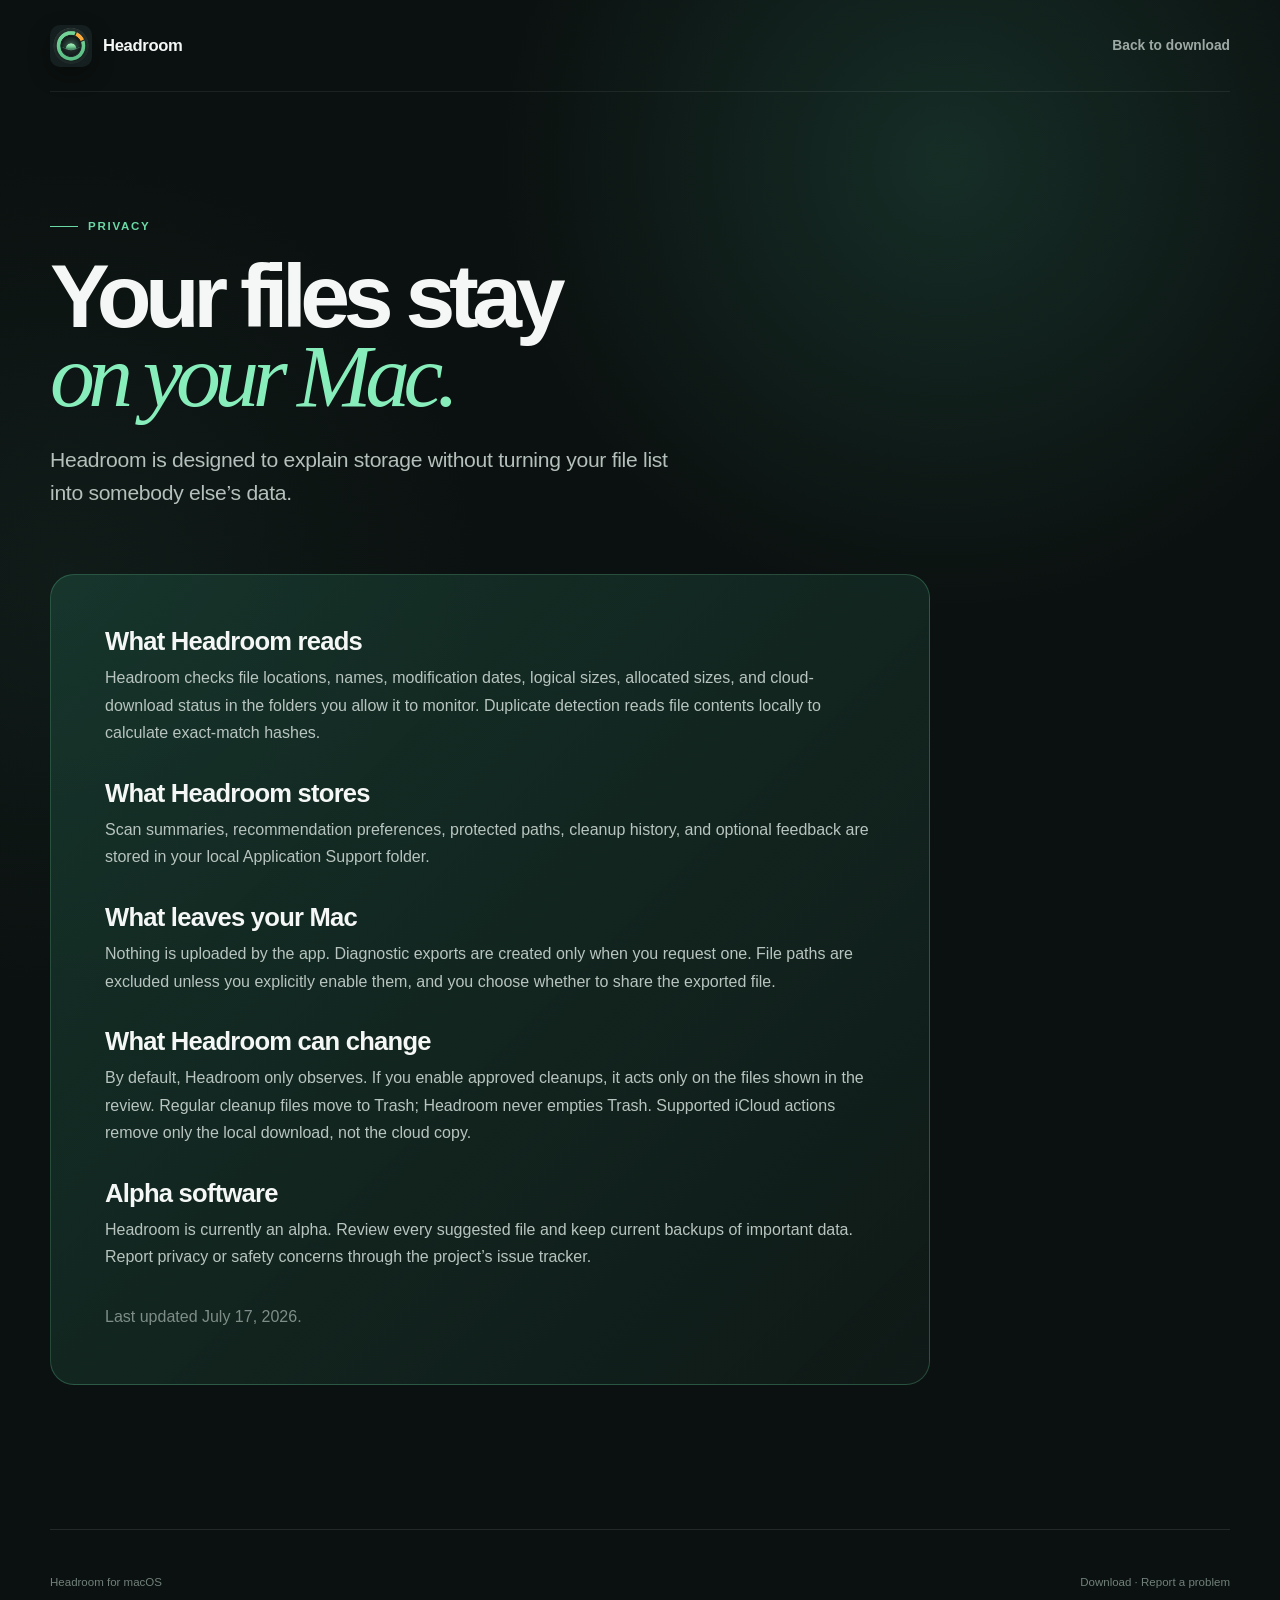
==== release-site/privacy.html @ cb161063 "Launch Headroom" ====
<!doctype html>
<html lang="en">
<head>
  <meta charset="utf-8">
  <meta name="viewport" content="width=device-width, initial-scale=1">
  <meta name="theme-color" content="#0d1513">
  <title>Privacy — Headroom for Mac</title>
  <link rel="icon" href="app-icon.png">
  <link rel="stylesheet" href="styles.css">
</head>
<body>
  <header class="site-header"><a class="brand" href="./"><img src="app-icon.png" width="42" height="42" alt=""><span>Headroom</span></a><nav aria-label="Privacy navigation"><a href="./">Back to download</a></nav></header>
  <main>
    <section class="hero privacy-page-hero">
      <div class="eyebrow"><span></span> Privacy</div>
      <h1 style="font-size:clamp(3.5rem,7vw,6rem)">Your files stay<br><em>on your Mac.</em></h1>
      <p class="lede">Headroom is designed to explain storage without turning your file list into somebody else’s data.</p>
    </section>
    <section class="privacy-callout privacy-copy">
      <h2>What Headroom reads</h2><p>Headroom checks file locations, names, modification dates, logical sizes, allocated sizes, and cloud-download status in the folders you allow it to monitor. Duplicate detection reads file contents locally to calculate exact-match hashes.</p>
      <h2>What Headroom stores</h2><p>Scan summaries, recommendation preferences, protected paths, cleanup history, and optional feedback are stored in your local Application Support folder.</p>
      <h2>What leaves your Mac</h2><p>Nothing is uploaded by the app. Diagnostic exports are created only when you request one. File paths are excluded unless you explicitly enable them, and you choose whether to share the exported file.</p>
      <h2>What Headroom can change</h2><p>By default, Headroom only observes. If you enable approved cleanups, it acts only on the files shown in the review. Regular cleanup files move to Trash; Headroom never empties Trash. Supported iCloud actions remove only the local download, not the cloud copy.</p>
      <h2>Alpha software</h2><p>Headroom is currently an alpha. Review every suggested file and keep current backups of important data. Report privacy or safety concerns through the project’s issue tracker.</p>
      <p style="margin-top:2rem;color:#7e8d87">Last updated July 17, 2026.</p>
    </section>
  </main>
  <footer><span>Headroom for macOS</span><span><a href="./">Download</a> · <a href="https://github.com/jacobmoncur/headroom/issues">Report a problem</a></span></footer>
</body>
</html>
---- release-site/styles.css ----
:root {
  color-scheme: dark;
  --ink: #f4f7f5;
  --muted: #9da9a4;
  --quiet: #71807a;
  --deep: #0b1110;
  --panel: #1b2221;
  --line: rgba(255, 255, 255, .1);
  --mint: #6bd9a5;
  --mint-bright: #86edbb;
  --mint-deep: #1d493b;
  --amber: #ffad42;
  --blue: #5d9fd8;
  --serif: "Iowan Old Style", "Baskerville", "Times New Roman", serif;
  --rounded: ui-rounded, "SF Pro Rounded", "Avenir Next", sans-serif;
}

* { box-sizing: border-box; }
html { scroll-behavior: smooth; }
body {
  margin: 0;
  min-height: 100vh;
  overflow-x: hidden;
  background: radial-gradient(circle at 74% 10%, rgba(40,91,75,.38), transparent 28rem), radial-gradient(circle at 5% 35%, rgba(44,84,72,.16), transparent 26rem), var(--deep);
  color: var(--ink);
  font-family: var(--rounded);
  -webkit-font-smoothing: antialiased;
}
a { color: inherit; }
button { font: inherit; }
.skip-link { position: fixed; top: -80px; left: 20px; z-index: 100; padding: 11px 16px; border-radius: 8px; background: var(--mint); color: #071510; text-decoration: none; font-weight: 750; }
.skip-link:focus { top: 16px; }
.ambient { position: fixed; z-index: -2; border-radius: 50%; filter: blur(120px); opacity: .13; }
.ambient-one { width: 36rem; height: 36rem; background: #55dfa8; top: -21rem; right: -5rem; }
.ambient-two { width: 30rem; height: 30rem; background: #367fb5; left: -21rem; top: 54rem; }
.grain { position: fixed; inset: 0; z-index: -1; pointer-events: none; opacity: .035; background-image: url("data:image/svg+xml,%3Csvg viewBox='0 0 180 180' xmlns='http://www.w3.org/2000/svg'%3E%3Cfilter id='n'%3E%3CfeTurbulence type='fractalNoise' baseFrequency='.9' numOctaves='4' stitchTiles='stitch'/%3E%3C/filter%3E%3Crect width='100%25' height='100%25' filter='url(%23n)' opacity='.55'/%3E%3C/svg%3E"); }

.site-header, main, footer { width: min(1180px, calc(100% - 48px)); margin-inline: auto; }
.site-header { height: 92px; display: flex; align-items: center; justify-content: space-between; border-bottom: 1px solid rgba(255,255,255,.07); }
.brand, .footer-brand { display: flex; align-items: center; gap: 11px; text-decoration: none; font-size: 1.04rem; font-weight: 760; letter-spacing: -.02em; }
.brand img { border-radius: 10px; box-shadow: 0 8px 22px rgba(0,0,0,.3); }
.site-header nav { display: flex; align-items: center; gap: 30px; }
.site-header nav a { color: var(--muted); text-decoration: none; font-size: .86rem; font-weight: 650; transition: color .2s ease; }
.site-header nav a:hover { color: var(--ink); }
.site-header .nav-download { padding: 10px 15px; border: 1px solid var(--line); border-radius: 9px; color: var(--ink); background: rgba(255,255,255,.035); }

.hero { min-height: 760px; display: grid; grid-template-columns: minmax(0,1.04fr) minmax(380px,.96fr); gap: 44px; align-items: center; padding: 6.5rem 0 7rem; }
.hero-copy { position: relative; z-index: 2; animation: rise .85s cubic-bezier(.2,.7,.2,1) both; }
.eyebrow, .tiny-label { margin: 0; color: var(--mint); font-size: .72rem; letter-spacing: .15em; font-weight: 800; text-transform: uppercase; }
.eyebrow { display: flex; align-items: center; gap: 10px; }
.eyebrow span { width: 28px; height: 1px; background: var(--mint); }
h1 { max-width: 710px; margin: 25px 0 27px; font-size: clamp(4.4rem,8.2vw,7.25rem); line-height: .88; letter-spacing: -.072em; }
h1 em, .why-intro h2 em { color: var(--mint-bright); font-family: var(--serif); font-weight: 400; }
.lede { max-width: 655px; margin: 0; color: #b5bfbb; font-size: clamp(1.08rem,1.8vw,1.32rem); line-height: 1.6; letter-spacing: -.014em; }
.download-row { display: flex; align-items: center; gap: 20px; margin-top: 38px; }
.download-button { display: inline-flex; align-items: center; justify-content: center; gap: 10px; min-height: 54px; padding: 0 21px; border: 1px solid transparent; border-radius: 12px; background: var(--mint-bright); color: #071710; text-decoration: none; font-size: .94rem; font-weight: 790; box-shadow: 0 16px 44px rgba(63,214,151,.18); transition: transform .2s ease, box-shadow .2s ease, background-color .2s ease; }
.download-button:hover { transform: translateY(-2px); background: #9af4c8; box-shadow: 0 22px 52px rgba(63,214,151,.27); }
.download-button:focus-visible, .site-header a:focus-visible, footer a:focus-visible { outline: 3px solid rgba(134,237,187,.45); outline-offset: 4px; }
.download-button svg { width: 20px; fill: none; stroke: currentColor; stroke-width: 2; stroke-linecap: round; stroke-linejoin: round; }
.requirements { color: var(--quiet); font-size: .76rem; line-height: 1.55; }
.requirements strong { color: #abb6b1; font-weight: 700; }
.hero-note { margin: 20px 0 0; color: #718079; font-size: .76rem; }
.hero-note span { color: var(--mint); font-size: .55rem; vertical-align: 2px; }

.hero-art { position: relative; min-height: 520px; display: grid; place-items: center; animation: fade .9s .16s ease both; }
.hero-icon-wrap { position: relative; z-index: 2; width: min(330px,68%); aspect-ratio: 1; }
.hero-icon-wrap img { position: relative; z-index: 2; width: 100%; height: 100%; border-radius: 23%; box-shadow: 0 44px 90px rgba(0,0,0,.45); transform: rotate(3deg); }
.icon-glow { position: absolute; inset: 10%; border-radius: 50%; background: rgba(90,225,167,.28); filter: blur(65px); transform: scale(1.45); }
.orbit { position: absolute; border: 1px solid rgba(108,218,167,.15); border-radius: 50%; transform: rotate(-20deg); }
.orbit-one { width: 480px; height: 320px; }.orbit-two { width: 600px; height: 410px; border-color: rgba(255,255,255,.06); }
.orbit::after { content: ""; position: absolute; width: 7px; height: 7px; border-radius: 50%; background: var(--mint); box-shadow: 0 0 14px var(--mint); }
.orbit-one::after { top: 12%; left: 21%; }.orbit-two::after { right: 16%; bottom: 20%; background: var(--amber); box-shadow: 0 0 14px var(--amber); }
.floating-note { position: absolute; z-index: 3; border: 1px solid rgba(255,255,255,.12); background: rgba(21,31,28,.82); box-shadow: 0 18px 48px rgba(0,0,0,.32); backdrop-filter: blur(14px); }
.note-space { right: -5px; bottom: 80px; display: flex; flex-direction: column; gap: 4px; padding: 14px 18px; border-radius: 13px; }
.note-space span { color: var(--muted); font-size: .68rem; }.note-space strong { color: var(--mint-bright); font-size: 1.18rem; }
.note-safe { top: 75px; left: 12px; display: flex; align-items: center; gap: 9px; padding: 10px 14px; border-radius: 999px; color: #dbe3df; font-size: .73rem; font-weight: 700; }
.note-safe i { width: 23px; height: 23px; display: grid; place-items: center; border-radius: 50%; background: rgba(107,217,165,.17); color: var(--mint); font-style: normal; }

.trust-strip { display: grid; grid-template-columns: repeat(3,1fr); border-block: 1px solid var(--line); }
.trust-strip p { margin: 0; padding: 28px 32px; display: flex; align-items: center; gap: 14px; border-right: 1px solid var(--line); }
.trust-strip p:last-child { border-right: 0; }
.trust-strip svg { width: 23px; flex: 0 0 auto; fill: none; stroke: var(--mint); stroke-width: 1.55; stroke-linecap: round; stroke-linejoin: round; }
.trust-strip span { display: flex; flex-direction: column; gap: 4px; color: var(--quiet); font-size: .73rem; }.trust-strip strong { color: #dfe5e2; font-size: .81rem; }

.product-section { padding: 10rem 0 6.5rem; }
.section-heading { max-width: 780px; margin-bottom: 56px; }
.section-heading h2, .why-intro h2, .privacy-callout h2, .download-card h2 { margin: 16px 0 18px; font-size: clamp(2.65rem,5.4vw,5rem); line-height: .98; letter-spacing: -.058em; }
.section-heading > p:last-child { max-width: 580px; margin: 0; color: var(--muted); font-size: 1.08rem; line-height: 1.6; }
.product-stage { overflow: hidden; border: 1px solid rgba(255,255,255,.13); border-radius: 24px; background: #111716; box-shadow: 0 50px 110px rgba(0,0,0,.46); }
.window-chrome { height: 56px; display: flex; align-items: center; padding: 0 19px; gap: 8px; background: #202826; border-bottom: 1px solid var(--line); }
.traffic { width: 11px; height: 11px; border-radius: 50%; }.red { background: #ff5f57; }.yellow { background: #febc2e; }.green { background: #28c840; }
.window-title { margin-left: 12px; display: flex; align-items: center; gap: 8px; color: #d9dfdc; font-size: .78rem; font-weight: 700; }.window-title img { border-radius: 6px; }
.window-status { margin-left: auto; color: #66736e; font-size: .66rem; }
.product-body { min-height: 590px; display: grid; grid-template-columns: 205px 1fr; }
aside { padding: 24px 12px; background: #192226; border-right: 1px solid var(--line); }
.nav { display: flex; align-items: center; gap: 11px; padding: 11px 13px; margin-bottom: 5px; border-radius: 9px; color: #8d9a95; font-size: .76rem; font-weight: 650; }
.nav-icon { width: 17px; text-align: center; font-size: .83rem; }.nav.active { background: var(--mint-deep); color: var(--ink); }
.app-content { padding: 40px; background: #131817; }
.app-heading { display: flex; align-items: flex-end; justify-content: space-between; gap: 24px; margin-bottom: 24px; }
.app-heading span, .mini-panels span { color: var(--mint); font-size: .63rem; font-weight: 750; }
.app-heading h3 { margin: 7px 0 4px; font-size: 1.65rem; letter-spacing: -.035em; }.app-heading p { margin: 0; color: #7e8b86; font-size: .76rem; }
.app-heading button { padding: 8px 12px; border: 1px solid rgba(255,255,255,.13); border-radius: 7px; background: #27302e; color: #d9e1dd; font-size: .68rem; }
.storage-card { padding: 26px; display: grid; grid-template-columns: auto 1fr auto; gap: 19px; border: 1px solid var(--line); border-radius: 16px; background: var(--panel); }
.status-mark { width: 40px; height: 40px; display: grid; place-items: center; border-radius: 50%; background: var(--mint); color: #123428; font-size: 1.2rem; font-weight: 900; }
.storage-copy h4 { margin: 1px 0 6px; font-size: 1.2rem; letter-spacing: -.025em; }.storage-copy p { color: #87938e; margin: 0; font-size: .72rem; }
.free-space { text-align: right; display: flex; flex-direction: column; gap: 3px; }.free-space strong { font-size: 1.45rem; letter-spacing: -.04em; }.free-space span { color: var(--muted); font-size: .63rem; }
.storage-bar { display: flex; gap: 3px; height: 10px; margin: 22px 0 11px; overflow: hidden; border-radius: 4px; }.storage-bar span { display: block; }
.used { width: 68%; background: #68726e; }.available { width: 21%; background: var(--mint); }.reserve { width: 11%; background: var(--blue); }
.legend { display: flex; flex-wrap: wrap; gap: 17px; color: #7d8984; font-size: .61rem; }.legend span { display: flex; align-items: center; gap: 5px; }.legend i { width: 6px; height: 6px; border-radius: 50%; background: #68726e; }.legend span:nth-child(2) i { background: var(--mint); }.legend span:nth-child(3) i { background: var(--blue); }
.mini-panels { display: grid; grid-template-columns: 1fr 1fr; gap: 14px; margin-top: 14px; }.mini-panels > div { min-height: 128px; display: flex; flex-direction: column; padding: 20px; border: 1px solid var(--line); border-radius: 14px; background: var(--panel); }
.mini-panels strong { margin-top: 5px; font-size: .98rem; }.mini-panels p { margin: auto 0 0; padding-top: 16px; border-top: 1px solid rgba(255,255,255,.07); color: #aeb7b3; font-size: .68rem; }.mini-panels p b { margin-right: 6px; color: var(--amber); }.mini-panels p em { float: right; color: var(--mint); font-style: normal; font-weight: 700; }

.why-section { padding: 7rem 0 9rem; }.why-intro { max-width: 900px; margin-bottom: 64px; }
.principles { display: grid; grid-template-columns: repeat(3,1fr); gap: 1px; background: var(--line); border-block: 1px solid var(--line); }
.principles article { min-height: 360px; padding: 34px; background: var(--deep); }.step { color: #5f6c67; font-size: .65rem; letter-spacing: .14em; }
.feature-icon { width: 44px; height: 44px; display: grid; place-items: center; margin-top: 55px; border: 1px solid rgba(107,217,165,.25); border-radius: 50%; background: rgba(107,217,165,.08); color: var(--mint); font-size: 1.05rem; }
.principles h3 { margin: 25px 0 12px; font-size: 1.28rem; letter-spacing: -.025em; }.principles p { max-width: 300px; margin: 0; color: var(--muted); font-size: .88rem; line-height: 1.7; }

.privacy-callout { min-height: 550px; margin-bottom: 9rem; padding: 68px 78px; display: grid; grid-template-columns: .8fr 1.2fr; gap: 90px; align-items: center; overflow: hidden; border: 1px solid rgba(107,217,165,.25); border-radius: 24px; background: linear-gradient(135deg,rgba(27,70,56,.62),rgba(17,28,25,.78)); }
.privacy-visual { position: relative; min-height: 330px; display: grid; place-items: center; }.privacy-visual svg { z-index: 2; width: 105px; fill: none; stroke: var(--mint-bright); stroke-width: 1.3; stroke-linecap: round; stroke-linejoin: round; filter: drop-shadow(0 0 24px rgba(107,217,165,.24)); }
.privacy-ring { position: absolute; border-radius: 50%; border: 1px solid rgba(107,217,165,.15); }.ring-inner { width: 210px; height: 210px; }.ring-outer { width: 345px; height: 345px; border-color: rgba(107,217,165,.08); }
.privacy-callout h2 { font-size: clamp(3rem,5vw,4.7rem); }.privacy-callout div > p:not(.tiny-label) { max-width: 565px; margin: 0; color: #b8c4bf; font-size: 1rem; line-height: 1.7; }
.privacy-callout a { display: inline-flex; gap: 9px; margin-top: 28px; color: var(--mint-bright); text-decoration: none; font-size: .83rem; font-weight: 700; }.privacy-callout a span { transition: transform .2s ease; }.privacy-callout a:hover span { transform: translateX(3px); }

.download-card { margin-bottom: 8rem; padding: 56px 62px; display: grid; grid-template-columns: 1fr auto; gap: 55px; align-items: center; border-radius: 22px; background: var(--mint-bright); color: #092019; }
.download-card .tiny-label { color: #27674f; }.download-card h2 { margin: 12px 0 10px; font-size: clamp(2.4rem,4vw,3.65rem); }.download-card p:last-child { margin: 0; color: #326451; font-size: .9rem; }
.download-actions { display: flex; flex-direction: column; align-items: center; gap: 11px; }.download-button.light { border-color: rgba(255,255,255,.08); background: #0d1815; color: white; box-shadow: 0 15px 40px rgba(8,35,25,.2); }.download-button.light:hover { background: #15241f; }.download-actions > span { color: #3a715b; font-size: .65rem; }

footer { min-height: 105px; display: flex; align-items: center; justify-content: space-between; gap: 30px; border-top: 1px solid var(--line); color: var(--quiet); font-size: .72rem; }
.footer-brand { color: #bac4bf; font-size: .78rem; }.footer-brand img { border-radius: 7px; } footer a { text-decoration: none; } footer span a:hover { color: var(--ink); }

.privacy-page-hero { min-height: auto; display: block; max-width: 860px; padding: 8rem 0 4rem; }.privacy-page-hero h1 { font-size: clamp(3.5rem,7vw,6rem); }
.privacy-copy { display: block; max-width: 880px; min-height: 0; padding: 54px; }.privacy-copy h2 { margin: 34px 0 10px; font-size: 1.6rem; letter-spacing: -.03em; }.privacy-copy h2:first-child { margin-top: 0; }.privacy-copy > p { margin: 0; color: #b8c4bf; line-height: 1.72; }

@keyframes rise { from { opacity: 0; transform: translateY(18px); } to { opacity: 1; transform: none; } }
@keyframes fade { from { opacity: 0; transform: scale(.97); } to { opacity: 1; transform: none; } }

@media (max-width: 900px) {
  .hero { min-height: auto; grid-template-columns: 1fr; padding: 5.5rem 0 4rem; }.hero-copy { max-width: 720px; }.hero-art { min-height: 440px; }
  .trust-strip { grid-template-columns: 1fr; }.trust-strip p { border-right: 0; border-bottom: 1px solid var(--line); }.trust-strip p:last-child { border-bottom: 0; }
  .product-section { padding-top: 7rem; }.product-body { grid-template-columns: 1fr; min-height: auto; } aside { display: none; }
  .principles { grid-template-columns: 1fr; }.principles article { min-height: 290px; }.feature-icon { margin-top: 34px; }
  .privacy-callout { grid-template-columns: 1fr; gap: 25px; padding: 60px; }.privacy-visual { min-height: 270px; }.ring-outer { width: 290px; height: 290px; }
  .download-card { grid-template-columns: 1fr; }.download-actions { align-items: flex-start; }
}

@media (max-width: 620px) {
  .site-header, main, footer { width: calc(100% - 28px); }.site-header { height: 76px; }.site-header nav { display: none; }.brand img { width: 36px; height: 36px; }
  main { overflow: hidden; }.hero, .hero-copy { width: 100%; min-width: 0; max-width: 100%; }.hero { gap: 20px; padding-top: 4.5rem; } h1 { font-size: clamp(3.2rem,14vw,4rem); letter-spacing: -.06em; }.lede { max-width: 100%; font-size: 1rem; }.download-row { width: 100%; align-items: stretch; flex-direction: column; gap: 13px; }.download-button { width: 100%; max-width: 100%; }
  .hero-art { min-height: 350px; }.hero-icon-wrap { width: 235px; }.orbit-one { width: 330px; height: 225px; }.orbit-two { width: 410px; height: 280px; }.note-safe { top: 45px; left: -3px; }.note-space { right: -4px; bottom: 38px; }
  .trust-strip p { padding: 23px 18px; }.section-heading h2, .why-intro h2 { font-size: 2.75rem; }.product-section { padding-bottom: 3.5rem; }.section-heading { margin-bottom: 32px; }.product-stage { border-radius: 15px; }
  .window-chrome { height: 46px; }.window-status { display: none; }.app-content { padding: 18px; }.app-heading { align-items: flex-start; }.app-heading button { display: none; }.storage-card { grid-template-columns: auto 1fr; padding: 18px; }.free-space { grid-column: 2; text-align: left; }.legend { gap: 8px 12px; }.mini-panels { grid-template-columns: 1fr; }.mini-panels > div { min-height: 118px; }
  .why-section { padding: 5.5rem 0; }.why-intro { margin-bottom: 36px; }.principles article { padding: 28px; }
  .privacy-callout { min-height: auto; margin-bottom: 5.5rem; padding: 42px 25px; }.privacy-visual { min-height: 210px; }.privacy-visual svg { width: 74px; }.ring-inner { width: 150px; height: 150px; }.ring-outer { width: 220px; height: 220px; }.privacy-callout h2 { font-size: 2.85rem; }
  .download-card { margin-bottom: 5.5rem; padding: 38px 25px; gap: 30px; }.download-card h2 { font-size: 2.55rem; }.download-actions { align-items: stretch; }.download-actions > span { text-align: center; }
  .privacy-page-hero { padding-top: 5rem; }.privacy-copy { padding: 32px 24px; }
  footer { padding: 28px 0; align-items: flex-start; flex-direction: column; } footer > span { line-height: 1.8; }
}

@media (prefers-reduced-motion: reduce) { * { scroll-behavior: auto !important; animation: none !important; transition: none !important; } }
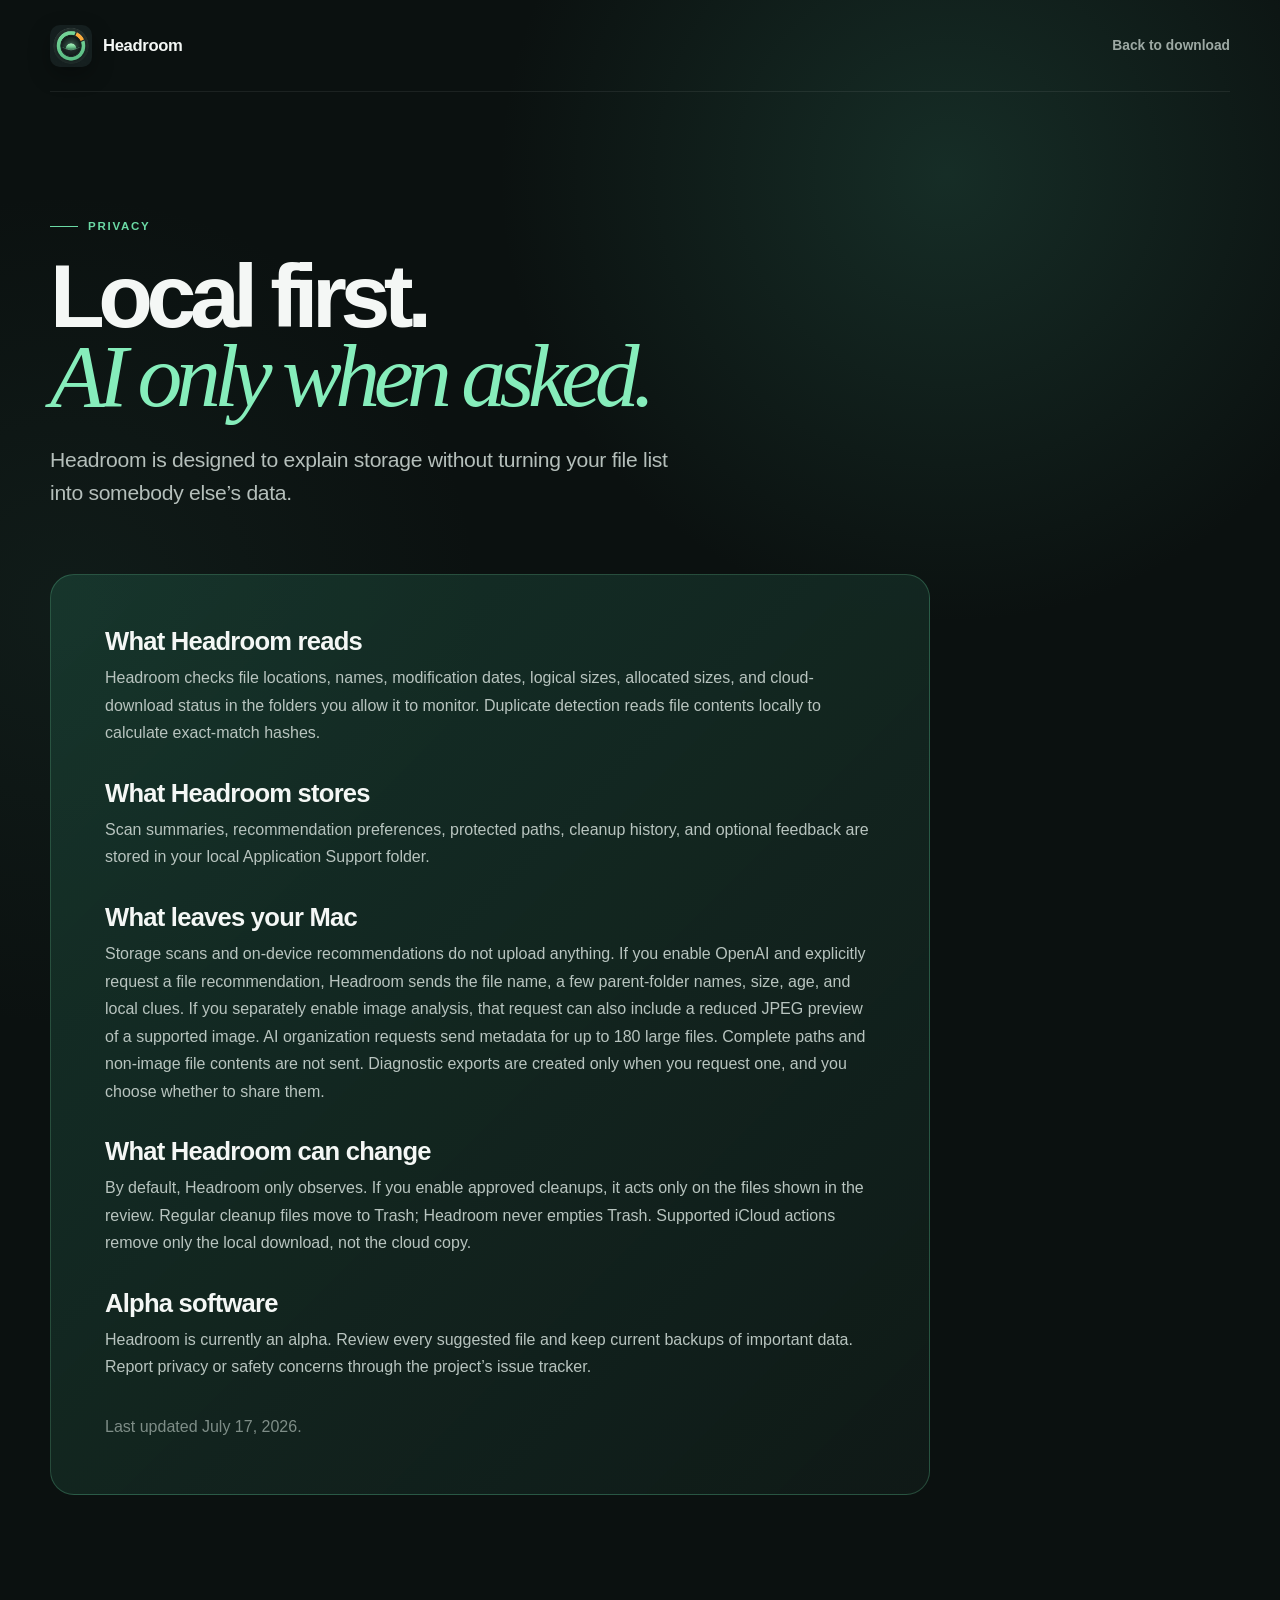
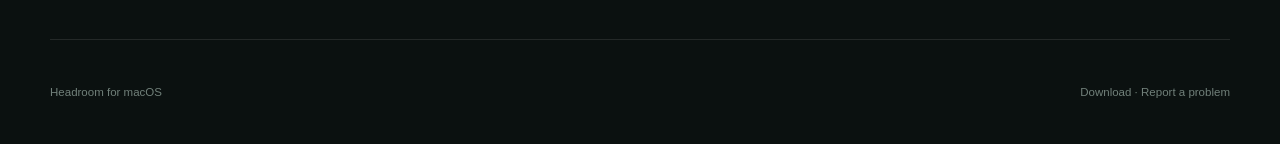
==== commit a1b30f93: "Add AI file decisions and organization" ====
--- a/release-site/privacy.html
+++ b/release-site/privacy.html
@@ -13,13 +13,13 @@
   <main>
     <section class="hero privacy-page-hero">
       <div class="eyebrow"><span></span> Privacy</div>
-      <h1 style="font-size:clamp(3.5rem,7vw,6rem)">Your files stay<br><em>on your Mac.</em></h1>
+      <h1 style="font-size:clamp(3.5rem,7vw,6rem)">Local first.<br><em>AI only when asked.</em></h1>
       <p class="lede">Headroom is designed to explain storage without turning your file list into somebody else’s data.</p>
     </section>
     <section class="privacy-callout privacy-copy">
       <h2>What Headroom reads</h2><p>Headroom checks file locations, names, modification dates, logical sizes, allocated sizes, and cloud-download status in the folders you allow it to monitor. Duplicate detection reads file contents locally to calculate exact-match hashes.</p>
       <h2>What Headroom stores</h2><p>Scan summaries, recommendation preferences, protected paths, cleanup history, and optional feedback are stored in your local Application Support folder.</p>
-      <h2>What leaves your Mac</h2><p>Nothing is uploaded by the app. Diagnostic exports are created only when you request one. File paths are excluded unless you explicitly enable them, and you choose whether to share the exported file.</p>
+      <h2>What leaves your Mac</h2><p>Storage scans and on-device recommendations do not upload anything. If you enable OpenAI and explicitly request a file recommendation, Headroom sends the file name, a few parent-folder names, size, age, and local clues. If you separately enable image analysis, that request can also include a reduced JPEG preview of a supported image. AI organization requests send metadata for up to 180 large files. Complete paths and non-image file contents are not sent. Diagnostic exports are created only when you request one, and you choose whether to share them.</p>
       <h2>What Headroom can change</h2><p>By default, Headroom only observes. If you enable approved cleanups, it acts only on the files shown in the review. Regular cleanup files move to Trash; Headroom never empties Trash. Supported iCloud actions remove only the local download, not the cloud copy.</p>
       <h2>Alpha software</h2><p>Headroom is currently an alpha. Review every suggested file and keep current backups of important data. Report privacy or safety concerns through the project’s issue tracker.</p>
       <p style="margin-top:2rem;color:#7e8d87">Last updated July 17, 2026.</p>
